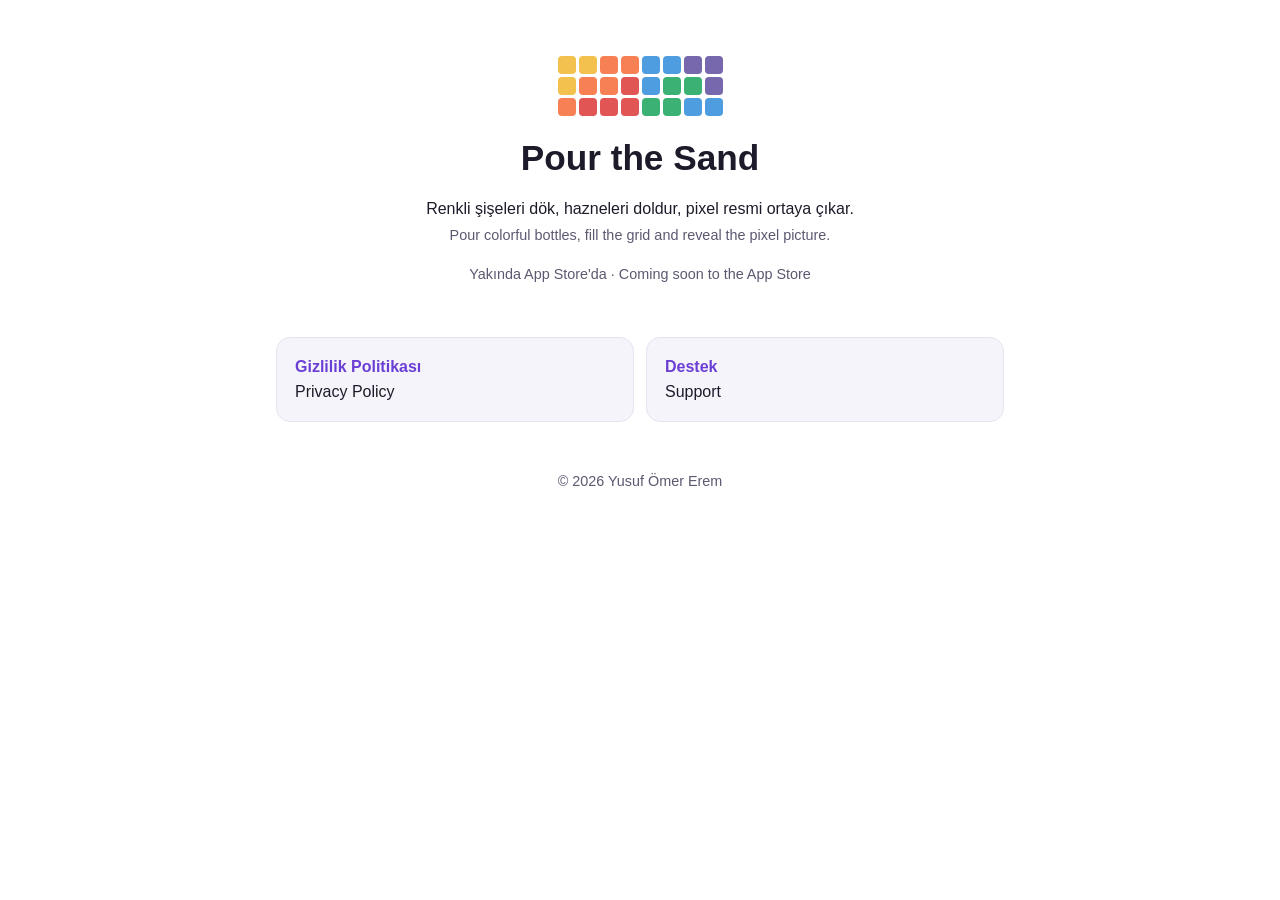
==== index.html @ 339baf0d "Pour the Sand web sitesi: ana sayfa, gizlilik politikası, destek Co-Authored-By: Claude Opus 5.5 <no" ====
<!doctype html>
<html lang="tr">
<head>
<meta charset="utf-8">
<meta name="viewport" content="width=device-width, initial-scale=1">
<title>Pour the Sand</title>
<meta name="description" content="Pour the Sand: renkli şişeleri dök, pixel resmi ortaya çıkar. / Pour colorful bottles and reveal the pixel picture.">
<link rel="stylesheet" href="style.css">
</head>
<body>
<main>
<section class="hero">
  <div class="pixels" aria-hidden="true">
    <span style="background:#f2c14e"></span><span style="background:#f2c14e"></span><span style="background:#f78154"></span><span style="background:#f78154"></span><span style="background:#4d9de0"></span><span style="background:#4d9de0"></span><span style="background:#7768ae"></span><span style="background:#7768ae"></span>
    <span style="background:#f2c14e"></span><span style="background:#f78154"></span><span style="background:#f78154"></span><span style="background:#e15554"></span><span style="background:#4d9de0"></span><span style="background:#3bb273"></span><span style="background:#3bb273"></span><span style="background:#7768ae"></span>
    <span style="background:#f78154"></span><span style="background:#e15554"></span><span style="background:#e15554"></span><span style="background:#e15554"></span><span style="background:#3bb273"></span><span style="background:#3bb273"></span><span style="background:#4d9de0"></span><span style="background:#4d9de0"></span>
  </div>
  <h1>Pour the Sand</h1>
  <p>Renkli şişeleri dök, hazneleri doldur, pixel resmi ortaya çıkar.<br>
  <span class="muted">Pour colorful bottles, fill the grid and reveal the pixel picture.</span></p>
  <p class="muted">Yakında App Store'da · Coming soon to the App Store</p>
</section>

<div class="cards">
  <a class="card" href="privacy/"><strong>Gizlilik Politikası</strong>Privacy Policy</a>
  <a class="card" href="support/"><strong>Destek</strong>Support</a>
</div>

<footer class="muted">© 2026 Yusuf Ömer Erem</footer>
</main>
</body>
</html>
---- style.css ----
:root { --ink:#1d1b29; --muted:#5b5870; --bg:#ffffff; --card:#f6f4fb; --line:#e6e3f0; --accent:#6b3fd4; }
@media (prefers-color-scheme: dark) { :root { --ink:#eeeaf8; --muted:#aaa5c2; --bg:#16141f; --card:#1f1c2b; --line:#2c2840; --accent:#b49cff; } }
* { box-sizing:border-box; }
body { margin:0; background:var(--bg); color:var(--ink); font:16px/1.6 -apple-system, BlinkMacSystemFont, "Segoe UI", Roboto, sans-serif; }
main { max-width:760px; margin:0 auto; padding:24px 16px 64px; }
h1 { font-size:1.6rem; margin:0 0 4px; line-height:1.25; }
h2 { font-size:1.15rem; margin:28px 0 6px; }
a { color:var(--accent); }
.muted { color:var(--muted); font-size:.9rem; }
nav { display:flex; flex-wrap:wrap; gap:6px 14px; margin-bottom:20px; }
hr { border:0; border-top:1px solid var(--line); margin:40px 0; }
.hero { text-align:center; padding:32px 0 8px; }
.hero h1 { font-size:2.2rem; }
.pixels { display:grid; grid-template-columns:repeat(8, 18px); gap:3px; justify-content:center; margin:0 auto 20px; }
.pixels span { width:18px; height:18px; border-radius:4px; }
.cards { display:grid; grid-template-columns:repeat(auto-fit, minmax(220px, 1fr)); gap:12px; margin-top:28px; }
.card { display:block; padding:16px 18px; background:var(--card); border:1px solid var(--line); border-radius:14px; text-decoration:none; color:var(--ink); }
.card strong { display:block; color:var(--accent); }
.button { display:inline-block; padding:10px 18px; border-radius:999px; background:var(--accent); color:#fff; text-decoration:none; font-weight:600; }
@media (prefers-color-scheme: dark) { .button { color:#16141f; } }
footer { margin-top:48px; text-align:center; }
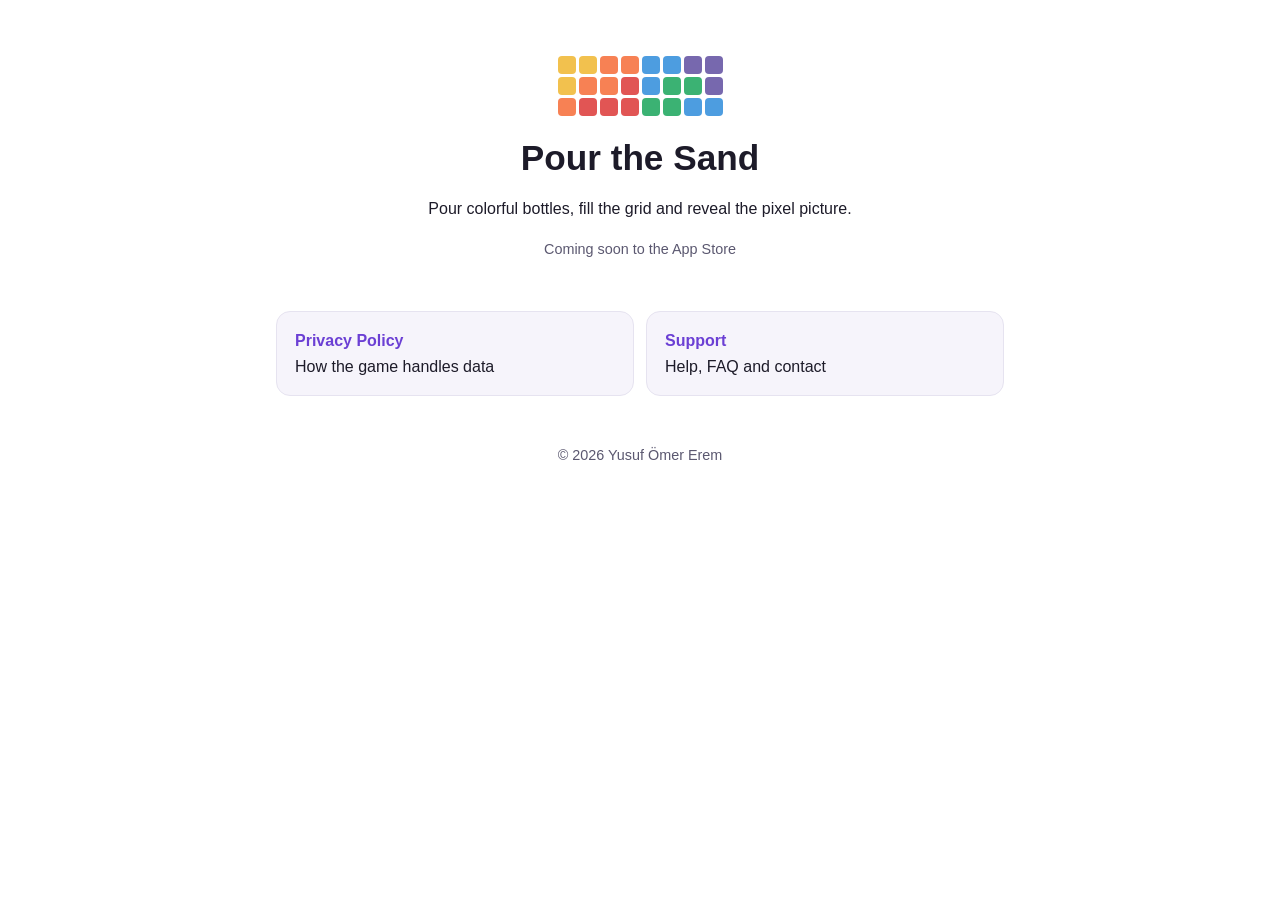
==== commit 7959c981: "Siteyi yalnız İngilizce yap Co-Authored-By: Claude Opus 5.5 <noreply@anthropic.com> Claude-Session: " ====
--- a/index.html
+++ b/index.html
@@ -1,10 +1,10 @@
 <!doctype html>
-<html lang="tr">
+<html lang="en">
 <head>
 <meta charset="utf-8">
 <meta name="viewport" content="width=device-width, initial-scale=1">
 <title>Pour the Sand</title>
-<meta name="description" content="Pour the Sand: renkli şişeleri dök, pixel resmi ortaya çıkar. / Pour colorful bottles and reveal the pixel picture.">
+<meta name="description" content="Pour the Sand: pour colorful bottles, fill the grid and reveal the pixel picture.">
 <link rel="stylesheet" href="style.css">
 </head>
 <body>
@@ -16,14 +16,13 @@
     <span style="background:#f78154"></span><span style="background:#e15554"></span><span style="background:#e15554"></span><span style="background:#e15554"></span><span style="background:#3bb273"></span><span style="background:#3bb273"></span><span style="background:#4d9de0"></span><span style="background:#4d9de0"></span>
   </div>
   <h1>Pour the Sand</h1>
-  <p>Renkli şişeleri dök, hazneleri doldur, pixel resmi ortaya çıkar.<br>
-  <span class="muted">Pour colorful bottles, fill the grid and reveal the pixel picture.</span></p>
-  <p class="muted">Yakında App Store'da · Coming soon to the App Store</p>
+  <p>Pour colorful bottles, fill the grid and reveal the pixel picture.</p>
+  <p class="muted">Coming soon to the App Store</p>
 </section>
 
 <div class="cards">
-  <a class="card" href="privacy/"><strong>Gizlilik Politikası</strong>Privacy Policy</a>
-  <a class="card" href="support/"><strong>Destek</strong>Support</a>
+  <a class="card" href="privacy/"><strong>Privacy Policy</strong>How the game handles data</a>
+  <a class="card" href="support/"><strong>Support</strong>Help, FAQ and contact</a>
 </div>
 
 <footer class="muted">© 2026 Yusuf Ömer Erem</footer>
